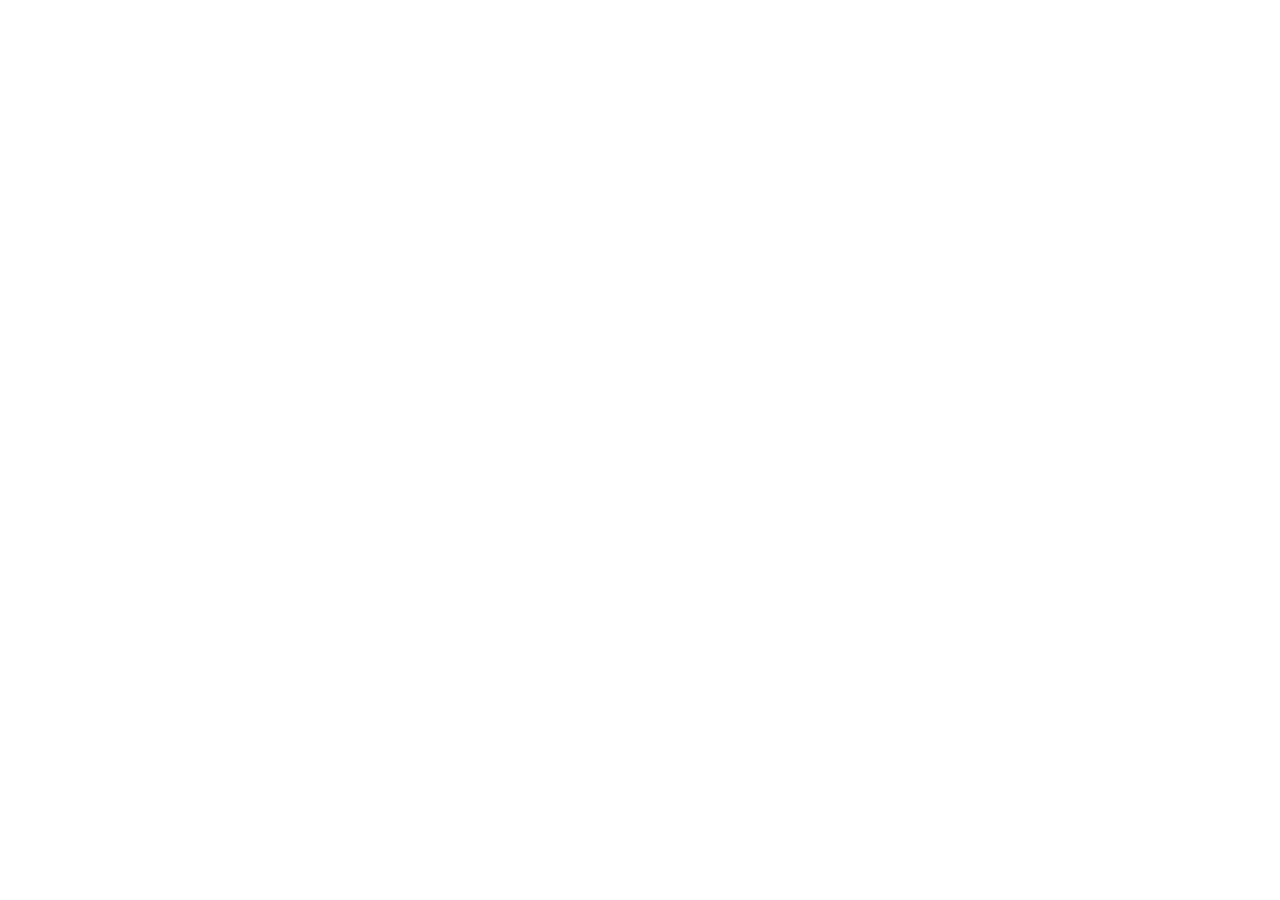
==== frontend/index.html @ ec758bcd "Auto-update" ====
<!DOCTYPE html>
<html lang="en">
<head>
    <meta charset="UTF-8">
    <meta name="viewport" content="width=device-width, initial-scale=1.0">
    <title>Smart Task Manager</title>
    <link rel="stylesheet" href="style.css">
</head>
<body>
    
    
</body>
</html>
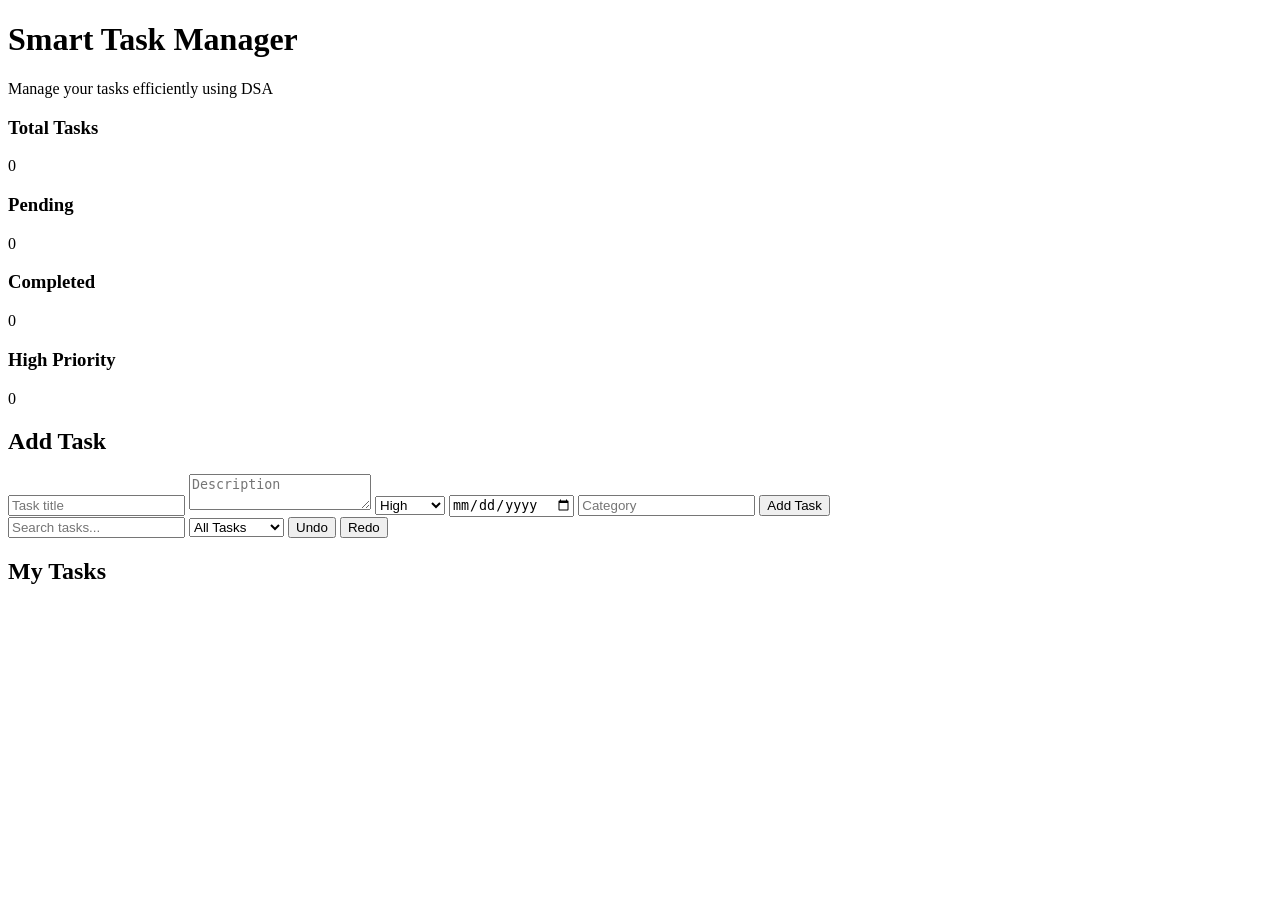
==== commit 9f5d743d: "Auto-update" ====
--- a/frontend/index.html
+++ b/frontend/index.html
@@ -7,7 +7,117 @@
     <link rel="stylesheet" href="style.css">
 </head>
 <body>
-    
+
+    <header>
+        <h1>Smart Task Manager</h1>
+        <p>Manage your tasks efficiently using DSA</p>
+    </header>
+
+    <main>
+
+        <!-- Dashboard -->
+        <section class="dashboard">
+
+            <div class="stat-card">
+                <h3>Total Tasks</h3>
+                <p id="totalTasks">0</p>
+            </div>
+
+            <div class="stat-card">
+                <h3>Pending</h3>
+                <p id="pendingTasks">0</p>
+            </div>
+
+            <div class="stat-card">
+                <h3>Completed</h3>
+                <p id="completedTasks">0</p>
+            </div>
+
+            <div class="stat-card">
+                <h3>High Priority</h3>
+                <p id="highPriorityTasks">0</p>
+            </div>
+
+        </section>
+
+
+        <!-- Add Task -->
+        <section class="task-form">
+
+            <h2>Add Task</h2>
+
+            <input
+                type="text"
+                id="title"
+                placeholder="Task title"
+            >
+
+            <textarea
+                id="description"
+                placeholder="Description"
+            ></textarea>
+
+            <select id="priority">
+                <option value="3">High</option>
+                <option value="2">Medium</option>
+                <option value="1">Low</option>
+            </select>
+
+            <input
+                type="date"
+                id="deadline"
+            >
+
+            <input
+                type="text"
+                id="category"
+                placeholder="Category"
+            >
+
+            <button onclick="addTask()">
+                Add Task
+            </button>
+
+        </section>
+
+
+        <!-- Search / Filter -->
+        <section class="controls">
+
+            <input
+                type="text"
+                id="search"
+                placeholder="Search tasks..."
+            >
+
+            <select id="filter">
+                <option value="all">All Tasks</option>
+                <option value="pending">Pending</option>
+                <option value="completed">Completed</option>
+                <option value="high">High Priority</option>
+            </select>
+
+            <button onclick="undo()">Undo</button>
+
+            <button onclick="redo()">Redo</button>
+
+        </section>
+
+
+        <!-- Task List -->
+        <section>
+
+            <h2>My Tasks</h2>
+
+            <div id="taskList"> 
+            </div>
+
+        </section>
+
+    </main>
+
+    <script src="script.js"></script>
+
     
 </body>
 </html>
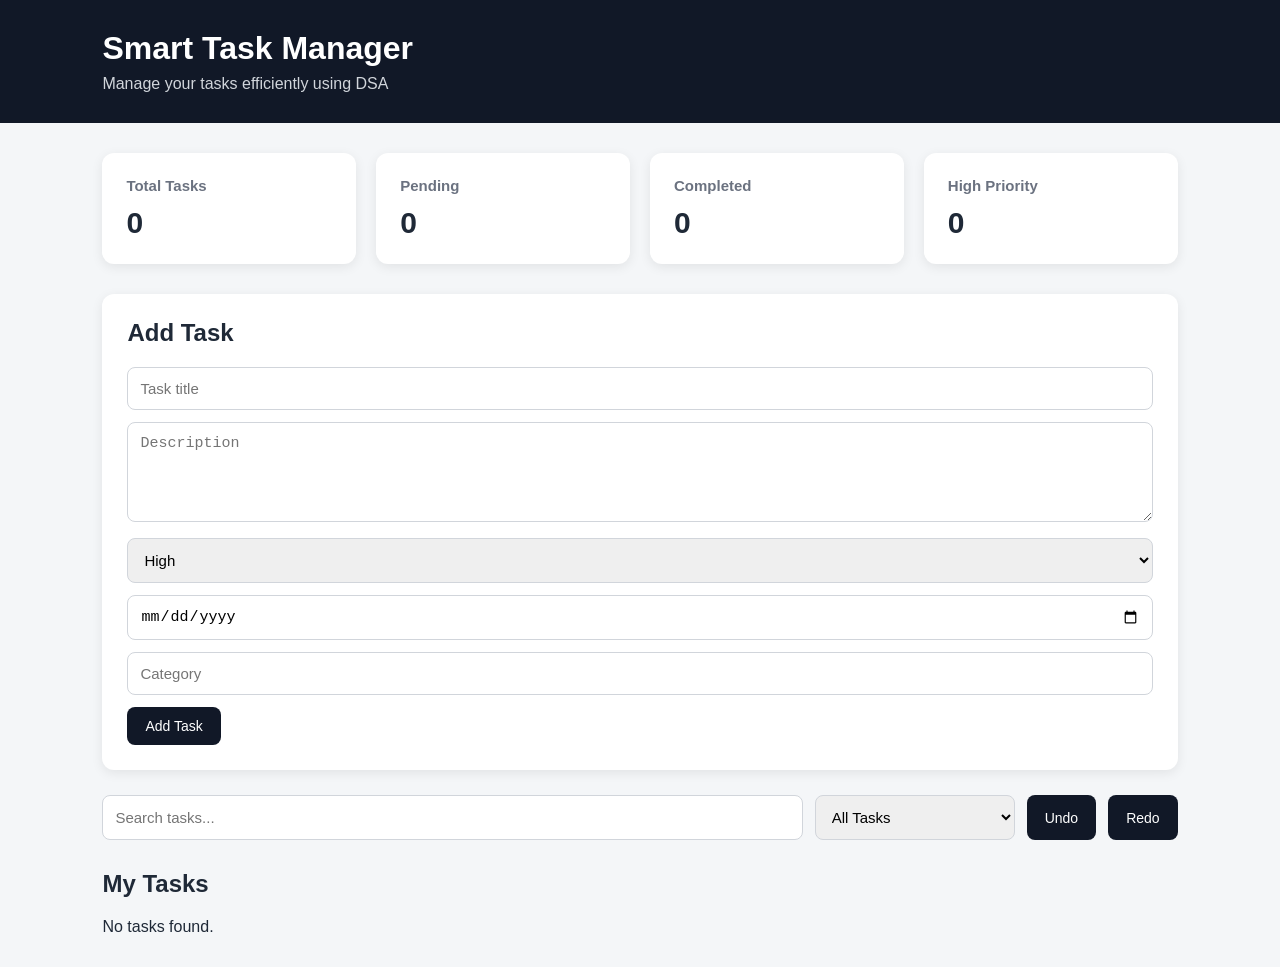
==== commit 32381783: "Add files via upload" ====
--- a/frontend/index.html
+++ b/frontend/index.html
@@ -1,123 +1,114 @@
-<!DOCTYPE html>
-<html lang="en">
-<head>
-    <meta charset="UTF-8">
-    <meta name="viewport" content="width=device-width, initial-scale=1.0">
-    <title>Smart Task Manager</title>
-    <link rel="stylesheet" href="style.css">
-</head>
-<body>
-
-    <header>
-        <h1>Smart Task Manager</h1>
-        <p>Manage your tasks efficiently using DSA</p>
-    </header>
-
-    <main>
-
-        <!-- Dashboard -->
-        <section class="dashboard">
-
-            <div class="stat-card">
-                <h3>Total Tasks</h3>
-                <p id="totalTasks">0</p>
-            </div>
-
-            <div class="stat-card">
-                <h3>Pending</h3>
-                <p id="pendingTasks">0</p>
-            </div>
-
-            <div class="stat-card">
-                <h3>Completed</h3>
-                <p id="completedTasks">0</p>
-            </div>
-
-            <div class="stat-card">
-                <h3>High Priority</h3>
-                <p id="highPriorityTasks">0</p>
-            </div>
-
-        </section>
-
-
-        <!-- Add Task -->
-        <section class="task-form">
-
-            <h2>Add Task</h2>
-
-            <input
-                type="text"
-                id="title"
-                placeholder="Task title"
-            >
-
-            <textarea
-                id="description"
-                placeholder="Description"
-            ></textarea>
-
-            <select id="priority">
-                <option value="3">High</option>
-                <option value="2">Medium</option>
-                <option value="1">Low</option>
-            </select>
-
-            <input
-                type="date"
-                id="deadline"
-            >
-
-            <input
-                type="text"
-                id="category"
-                placeholder="Category"
-            >
-
-            <button onclick="addTask()">
-                Add Task
-            </button>
-
-        </section>
-
-
-        <!-- Search / Filter -->
-        <section class="controls">
-
-            <input
-                type="text"
-                id="search"
-                placeholder="Search tasks..."
-            >
-
-            <select id="filter">
-                <option value="all">All Tasks</option>
-                <option value="pending">Pending</option>
-                <option value="completed">Completed</option>
-                <option value="high">High Priority</option>
-            </select>
-
-            <button onclick="undo()">Undo</button>
-
-            <button onclick="redo()">Redo</button>
-
-        </section>
-
-
-        <!-- Task List -->
-        <section>
-
-            <h2>My Tasks</h2>
-
-            <div id="taskList"> 
-            </div>
-
-        </section>
-
-    </main>
-
-    <script src="script.js"></script>
-
-    
-</body>
+<!DOCTYPE html>
+<html lang="en">
+<head>
+    <meta charset="UTF-8">
+    <meta name="viewport" content="width=device-width, initial-scale=1.0">
+    <title>Smart Task Manager</title>
+    <link rel="stylesheet" href="style.css">
+</head>
+<body>
+
+    <header>
+        <h1>Smart Task Manager</h1>
+        <p>Manage your tasks efficiently using DSA</p>
+    </header>
+
+    <main>
+ 
+        <section class="dashboard">
+
+            <div class="stat-card">
+                <h3>Total Tasks</h3>
+                <p id="totalTasks">0</p>
+            </div>
+
+            <div class="stat-card">
+                <h3>Pending</h3>
+                <p id="pendingTasks">0</p>
+            </div>
+
+            <div class="stat-card">
+                <h3>Completed</h3>
+                <p id="completedTasks">0</p>
+            </div>
+
+            <div class="stat-card">
+                <h3>High Priority</h3>
+                <p id="highPriorityTasks">0</p>
+            </div>
+
+        </section>
+ 
+        <section class="task-form">
+
+            <h2>Add Task</h2>
+
+            <input
+                type="text"
+                id="title"
+                placeholder="Task title"
+            >
+
+            <textarea
+                id="description"
+                placeholder="Description"
+            ></textarea>
+
+            <select id="priority">
+                <option value="3">High</option>
+                <option value="2">Medium</option>
+                <option value="1">Low</option>
+            </select>
+
+            <input
+                type="date"
+                id="deadline"
+            >
+
+            <input
+                type="text"
+                id="category"
+                placeholder="Category"
+            >
+
+            <button onclick="addTask()">
+                Add Task
+            </button>
+
+        </section>
+
+        <section class="controls">
+
+            <input
+                type="text"
+                id="search"
+                placeholder="Search tasks..."
+            >
+
+            <select id="filter">
+                <option value="all">All Tasks</option>
+                <option value="pending">Pending</option>
+                <option value="completed">Completed</option>
+                <option value="high">High Priority</option>
+            </select>
+
+            <button onclick="undo()">Undo</button>
+
+            <button onclick="redo()">Redo</button>
+
+        </section>
+ 
+        <section>
+
+            <h2>My Tasks</h2>
+
+            <div id="taskList"> 
+            </div>
+
+        </section>
+
+    </main>
+
+    <script src="script.js"></script> 
+</body>
 </html>
--- a/frontend/style.css
+++ b/frontend/style.css
@@ -0,0 +1,194 @@
+* {
+    margin: 0;
+    padding: 0;
+    box-sizing: border-box;
+}
+
+body {
+    font-family: Arial, sans-serif;
+    background: #f4f6f8;
+    color: #1f2937;
+    min-height: 100vh;
+}
+
+header {
+    background: #111827;
+    color: white;
+    padding: 30px 8%;
+}
+
+header h1 {
+    font-size: 32px;
+    margin-bottom: 8px;
+}
+
+header p {
+    color: #d1d5db;
+    font-size: 16px;
+}
+
+main {
+    width: 84%;
+    max-width: 1200px;
+    margin: 30px auto;
+}
+
+.dashboard {
+    display: grid;
+    grid-template-columns: repeat(4, 1fr);
+    gap: 20px;
+    margin-bottom: 30px;
+}
+
+.stat-card {
+    background: white;
+    padding: 24px;
+    border-radius: 12px;
+    box-shadow: 0 3px 12px rgba(0, 0, 0, 0.08);
+}
+
+.stat-card h3 {
+    font-size: 15px;
+    color: #6b7280;
+    margin-bottom: 12px;
+}
+
+.stat-card p {
+    font-size: 30px;
+    font-weight: bold;
+}
+
+.task-form {
+    background: white;
+    padding: 25px;
+    border-radius: 12px;
+    box-shadow: 0 3px 12px rgba(0, 0, 0, 0.08);
+    margin-bottom: 25px;
+}
+
+.task-form h2,
+section > h2 {
+    margin-bottom: 20px;
+}
+
+.task-form input,
+.task-form textarea,
+.task-form select,
+.controls input,
+.controls select {
+    width: 100%;
+    padding: 12px;
+    margin-bottom: 12px;
+    border: 1px solid #d1d5db;
+    border-radius: 8px;
+    font-size: 15px;
+}
+
+.task-form textarea {
+    height: 100px;
+    resize: vertical;
+}
+
+button {
+    border: none;
+    border-radius: 8px;
+    padding: 11px 18px;
+    background: #111827;
+    color: white;
+    cursor: pointer;
+    font-size: 14px;
+}
+
+button:hover {
+    opacity: 0.85;
+}
+
+.controls {
+    display: grid;
+    grid-template-columns: 1fr 200px auto auto;
+    gap: 12px;
+    margin-bottom: 30px;
+}
+
+.controls input,
+.controls select {
+    margin-bottom: 0;
+}
+
+#taskList {
+    display: flex;
+    flex-direction: column;
+    gap: 15px;
+}
+
+.task-card {
+    background: white;
+    padding: 20px;
+    border-radius: 12px;
+    box-shadow: 0 3px 12px rgba(0, 0, 0, 0.08);
+}
+
+.task-card h3 {
+    margin-bottom: 8px;
+}
+
+.task-card p {
+    color: #6b7280;
+    margin-bottom: 8px;
+}
+
+.task-info {
+    display: flex;
+    flex-wrap: wrap;
+    gap: 10px;
+    margin: 12px 0;
+}
+
+.task-info span {
+    background: #f3f4f6;
+    padding: 6px 10px;
+    border-radius: 6px;
+    font-size: 13px;
+}
+
+.task-actions {
+    display: flex;
+    gap: 10px;
+    margin-top: 15px;
+}
+
+.task-actions button {
+    font-size: 13px;
+}
+
+@media (max-width: 900px) {
+    .dashboard {
+        grid-template-columns: repeat(2, 1fr);
+    }
+
+    .controls {
+        grid-template-columns: 1fr 1fr;
+    }
+}
+
+@media (max-width: 600px) {
+    main {
+        width: 92%;
+    }
+
+    .dashboard {
+        grid-template-columns: 1fr;
+    }
+
+    .controls {
+        grid-template-columns: 1fr;
+    }
+
+    header {
+        padding: 25px 4%;
+    }
+
+    header h1 {
+        font-size: 26px;
+    }
+}
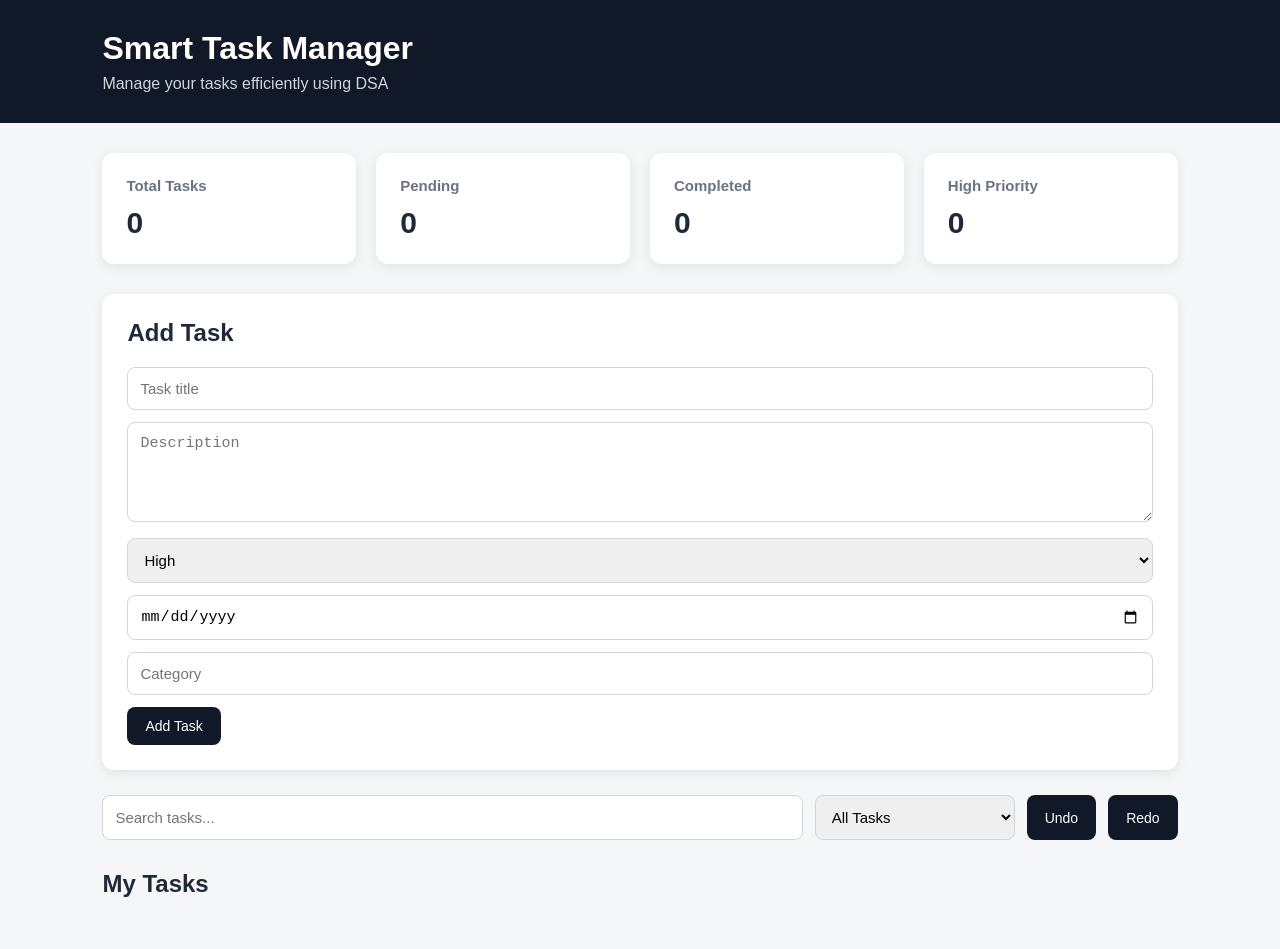
==== commit b3d0300b: "Add files via upload" ====
--- a/frontend/index.html
+++ b/frontend/index.html
@@ -5,6 +5,7 @@
     <meta name="viewport" content="width=device-width, initial-scale=1.0">
     <title>Smart Task Manager</title>
     <link rel="stylesheet" href="style.css">
+<script src="script.js"></script>
 </head>
 <body>
 
@@ -107,8 +108,6 @@
 
         </section>
 
-    </main>
-
-    <script src="script.js"></script> 
+    </main> 
 </body>
 </html>
